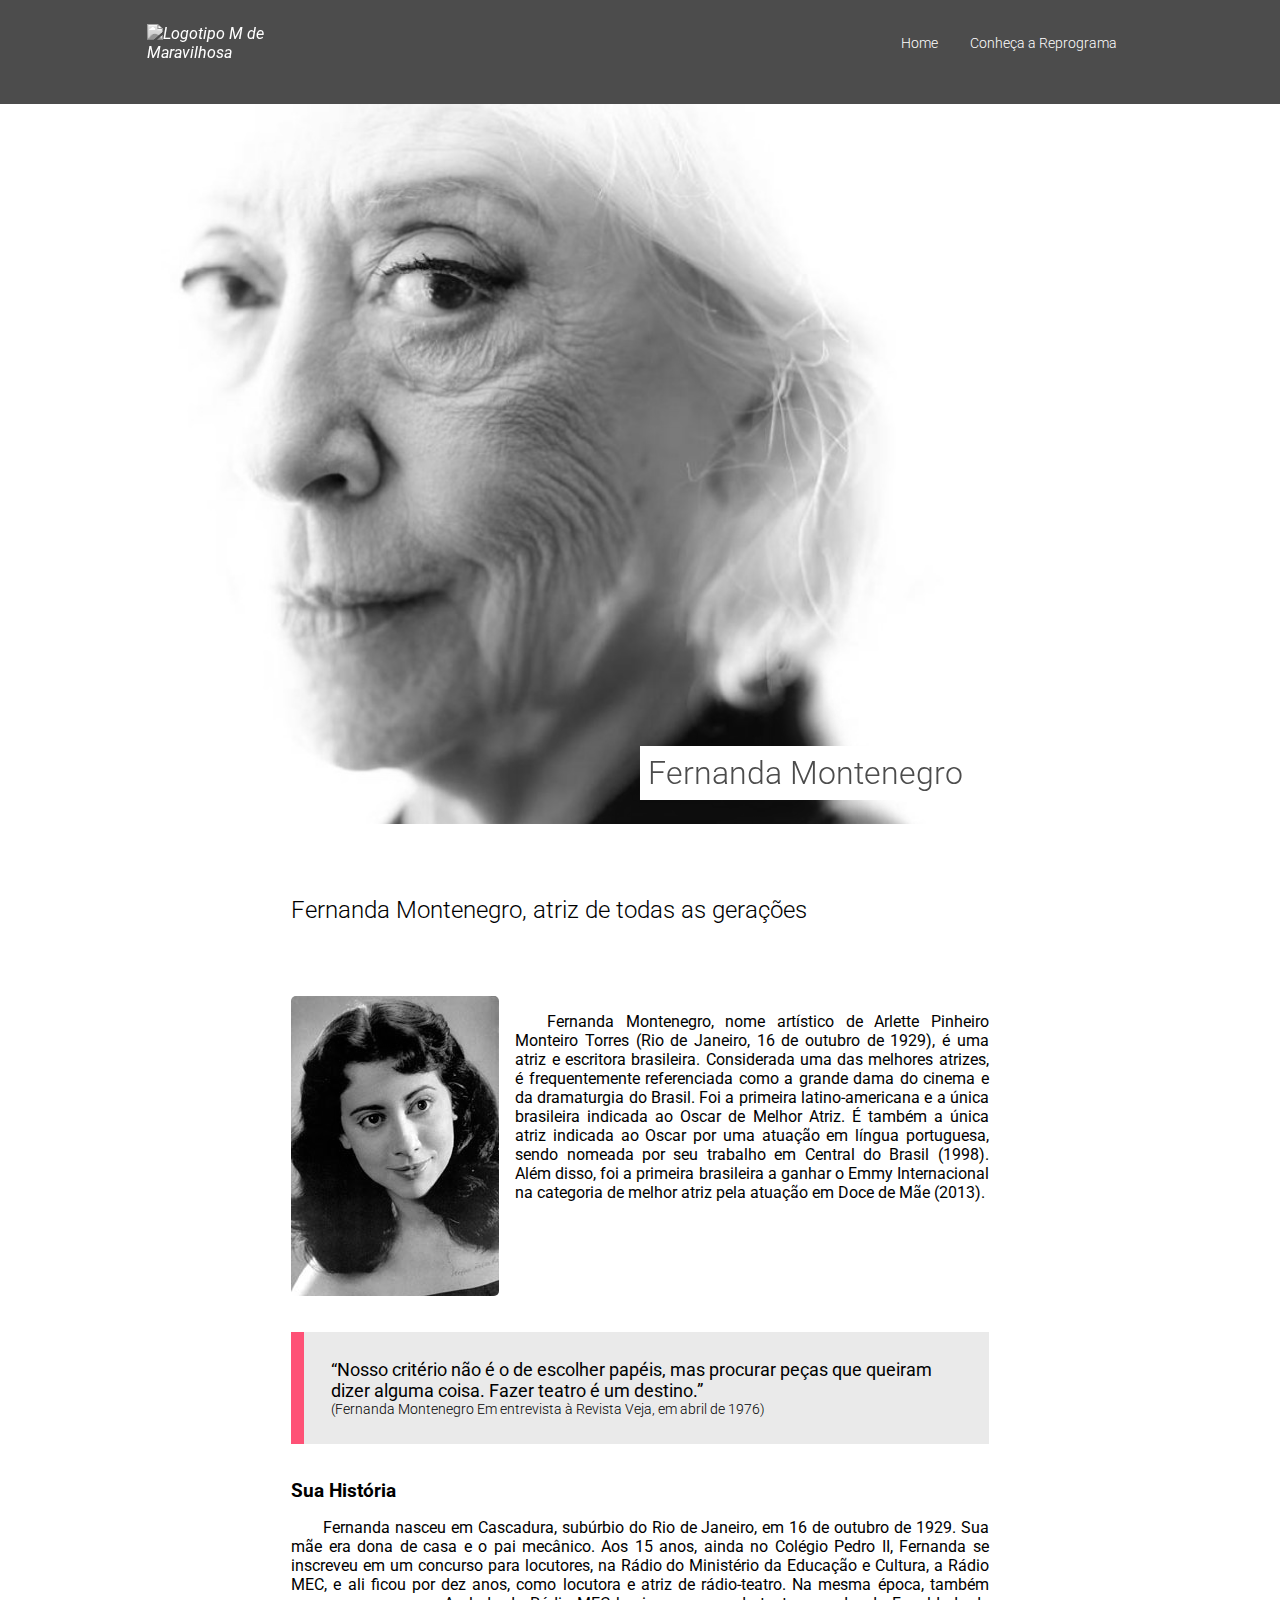
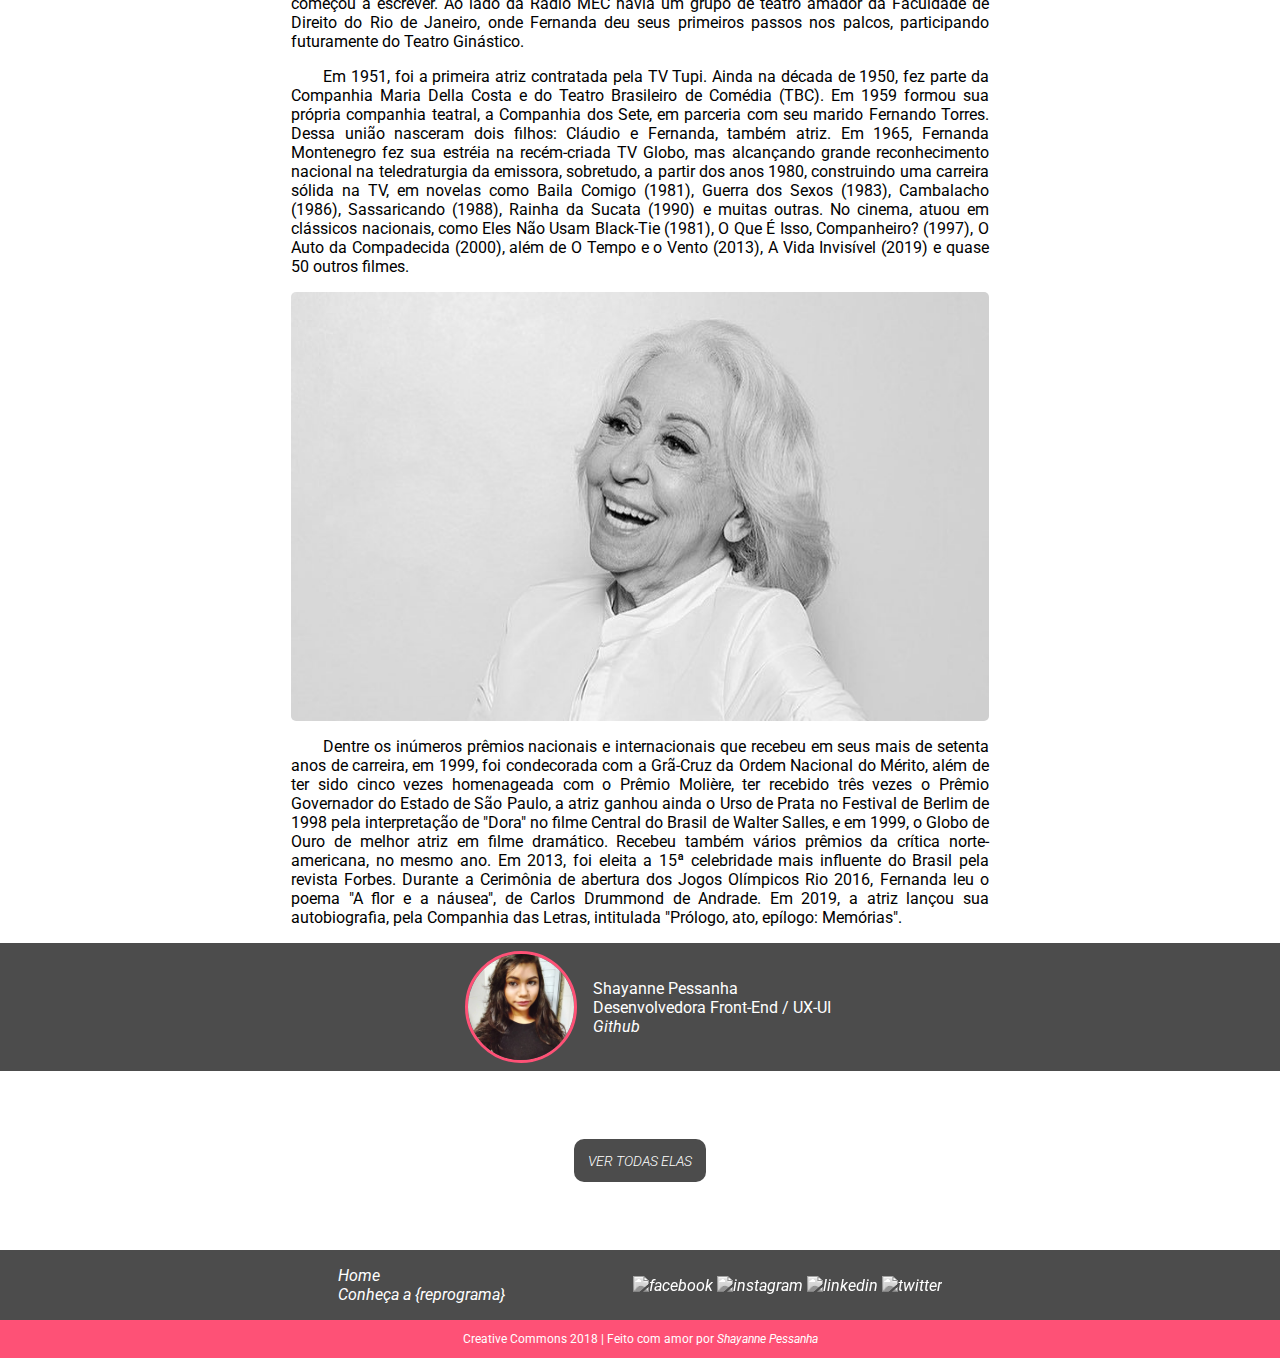
==== index.html @ 01d4c058 "projeto m de maravilhosa fernanda montenegro versão 1" ====
<!DOCTYPE html>
<html lang="pt-br">

<head>
    <meta charset="UTF-8">
    <meta name="viewport" content="width=device-width, initial-scale=1.0">
    <link rel="preconnect" href="https://fonts.googleapis.com">
    <link rel="preconnect" href="https://fonts.gstatic.com" crossorigin>
    <link
        href="https://fonts.googleapis.com/css2?family=Roboto:ital,wght@0,100;0,300;0,400;0,500;0,700;0,900;1,100;1,300;1,400;1,500;1,700;1,900&display=swap"
        rel="stylesheet">
    <link rel="stylesheet" href="css/style.css">
    <title>M de maravilhosa - Fernanda Montenegro</title>
</head>

<body>
    <div class="navbar">
        <div class="navbar__box">
            <a class="navbar__logo" href="home.html">
                <img class="img-responsive" src="img/logo-white.png" alt="Logotipo M de Maravilhosa">
            </a>
            <nav>
                <ul class="navbar__nav">
                    <li>
                        <a href="index.html">Home</a>
                    </li>
                    <li>
                        <a href="http://www.reprograma.com.br/" target="_blank">Conheça a Reprograma</a>
                    </li>

                </ul>
            </nav>

            <div class="navbar__nav--hamburguer" id="btnResponsivo">
                <a href="#">
                    <img src="img/menu-nav.png" alt="Menu de navegação">
                </a>
            </div>
        </div>
    </div>
    <!-- Cabeçalho -->

    <header class="header">
        <!-- <img src="/img/FM_header.jpg" alt="Banner Fernanda"> -->
        <h1 class="header-titulo">
            Fernanda Montenegro
        </h1>
    </header>

    <!-- Secao Maravilhosa -->

    <main class="container">

        <h2 class="titulo-minibio">
            Fernanda Montenegro, atriz de todas as gerações
        </h2>

        <section class="minibio">
            <img class="img-minibio" src="img/FERNANDA-MONTENEGRO-AOS-25-ANOS.jpeg">
            <p class="minibio-texto"> Fernanda Montenegro, nome artístico de Arlette Pinheiro Monteiro Torres (Rio
                de Janeiro, 16 de outubro de 1929), é uma atriz e escritora brasileira.
                Considerada uma das melhores atrizes, é frequentemente referenciada como a grande dama do cinema e
                da dramaturgia do Brasil.
                Foi a primeira latino-americana e a única brasileira indicada ao Oscar de Melhor Atriz. É também a
                única atriz indicada ao Oscar por uma atuação em língua portuguesa, sendo nomeada por seu trabalho
                em Central do Brasil (1998).
                Além disso, foi a primeira brasileira a ganhar o Emmy Internacional na categoria de melhor atriz
                pela atuação em Doce de Mãe (2013). 
            </p>
            <!-- <div>
            </div> -->
        </section>

        <section>
            <blockquote class="citacao">
                <q>Nosso critério não é o de escolher papéis, mas procurar peças que queiram dizer alguma coisa. Fazer
                    teatro é um destino.</q>
                <div>(Fernanda Montenegro Em entrevista à Revista Veja, em abril de 1976)</div>
            </blockquote>

            <h3>
                Sua História
            </h3>

            <p>
                Fernanda nasceu em Cascadura, subúrbio do Rio de Janeiro, em 16 de outubro de 1929. Sua mãe era dona de
                casa e o pai mecânico.
                Aos 15 anos, ainda no Colégio Pedro II, Fernanda se inscreveu em um concurso para locutores, na Rádio do
                Ministério da Educação e Cultura, a Rádio MEC, e ali ficou por dez anos, como locutora e atriz de
                rádio-teatro.
                Na mesma época, também começou a escrever. Ao lado da Rádio MEC havia um grupo de teatro amador da
                Faculdade de Direito do Rio de Janeiro, onde Fernanda deu seus primeiros passos nos palcos, participando
                futuramente do Teatro Ginástico.
            </p>

            <p>
                Em 1951, foi a primeira atriz contratada pela TV Tupi.
                Ainda na década de 1950, fez parte da Companhia Maria Della Costa e do Teatro Brasileiro de Comédia
                (TBC).
                Em 1959 formou sua própria companhia teatral, a Companhia dos Sete, em parceria com seu marido Fernando
                Torres.
                Dessa união nasceram dois filhos: Cláudio e Fernanda, também atriz.
                Em 1965, Fernanda Montenegro fez sua estréia na recém-criada TV Globo, mas alcançando grande
                reconhecimento nacional na teledraturgia da emissora, sobretudo, a partir dos anos 1980,
                construindo uma carreira sólida na TV, em novelas como Baila Comigo (1981), Guerra dos Sexos (1983),
                Cambalacho (1986), Sassaricando (1988), Rainha da Sucata (1990) e muitas outras.
                No cinema, atuou em clássicos nacionais, como Eles Não Usam Black-Tie (1981), O Que É Isso, Companheiro?
                (1997), O Auto da Compadecida (2000), além de O Tempo e o Vento (2013), A Vida Invisível (2019) e quase
                50 outros filmes.
            </p>

            <img class="img-container" src="/img/fernandamontenegro_horizontal2.jpeg">
        </section>

        <section>
            <p>
                Dentre os inúmeros prêmios nacionais e internacionais que recebeu em seus mais de setenta anos de
                carreira, em 1999,
                foi condecorada com a Grã-Cruz da Ordem Nacional do Mérito, além de ter sido cinco vezes homenageada com
                o Prêmio Molière, ter recebido três vezes o Prêmio Governador do Estado de São Paulo,
                a atriz ganhou ainda o Urso de Prata no Festival de Berlim de 1998 pela interpretação de "Dora" no filme
                Central do Brasil de Walter Salles, e em 1999, o Globo de Ouro de melhor atriz em filme dramático.
                Recebeu também vários prêmios da crítica norte-americana, no mesmo ano. Em 2013, foi eleita a 15ª
                celebridade mais influente do Brasil pela revista Forbes.
                Durante a Cerimônia de abertura dos Jogos Olímpicos Rio 2016, Fernanda leu o poema "A flor e a náusea",
                de Carlos Drummond de Andrade.
                Em 2019, a atriz lançou sua autobiografia, pela Companhia das Letras, intitulada "Prólogo, ato, epílogo:
                Memórias".
            </p>
        </section>

    </main>

    <!-- Autora -->

    <section class="autora">
        <img src="/img/13659158_1037131406341605_6476810567291453190_n.jpg" class="img-autora" alt="">
        <div>
            Shayanne Pessanha
            <br>Desenvolvedora Front-End / UX-UI
            <br><a href="https://github.com/shaypessanha">Github</a>
        </div>
    </section>

    <!-- Botão ver todas elas -->
    <div class="botao-link">
        <a href="https://m-de-maravilhosa-on17.netlify.app/">
            Ver todas elas
        </a>
    </div>

    <!-- Footer -->

    <footer class="footer-container">
        <nav class="footer-top">
            <div>
                <a href="index.html">
                    Home
                </a>
                <a href="https://www.reprograma.com.br/">
                    <br> Conheça a {reprograma} 
                </a>
            </div>
            <img src="/img/logo-white.png" alt="">
            <div>
                <a class="media-icon" href="https://www.facebook.com/ReprogramaBr/" target="_blank"> <img src="/img/icon-facebook.png"   alt="facebook"></a>
                <a class="media-icon" href="https://www.instagram.com/reprogramabr/" target="_blank"> <img src="/img/icon-instagram.png"  alt="instagram"></a>
                <a class="media-icon" href="https://www.linkedin.com/company/reprogramabr/" target="_blank"> <img src="/img/icon-linkedin.png"   alt="linkedin"></a>
                <a class="media-icon" href="https://twitter.com/ReprogramaBr" target="_blank"> <img src="/img/icon-twitter.png"    alt="twitter"></a>
            </div>
        </nav>
        <nav class="footer-bottom">
            <div>
                Creative Commons 2018 | Feito com amor por 
                <a class="link-reverse" href="https://shaypessanha.netlify.app/">
                    Shayanne Pessanha
                </a>
            </div>
        </nav>

    </footer>

</body>

</html>
---- css/style.css ----
* {
  box-sizing: border-box;
  padding: 0;
  margin: 0;
  font-family: 'Roboto', sans-serif;
}

:root {
  --background-color: rgb(76, 76, 76);
  --background-light-color: rgb(234, 234, 234);
  --accent-color: rgb(254, 81, 118);
}

img {
  filter: grayscale(1);
}

ul {
  padding: 0;
}

li {
  list-style: none;
}

a {
  text-decoration: none;
  color: white;
  background-color: var(--background-color);
  font-style: italic;
  /* margin: 2px; */
}

a:hover {
  color: var(--accent-color);
  /* font-weight: 300; */
  /* text-decoration: underline; */
  transition: color 300ms ease-in-out;
}

p {
  text-align: justify;
  text-indent: 2em;
  margin: 1em 0;
}

h2 {
  font-weight: 300;
}

/* NAVBAR */

.navbar__nav a {
  font-style: normal;
}


.navbar__nav>li {
  margin: 0 1em;
  font-weight: 300;
}

.navbar {
  background-color: var(--background-color);
  box-shadow: 0px 5px 5px rgba(0, 0, 0, 0.2);
  padding: 24px;
  z-index: 99;
  width: 100%;
  height: 104px;
}

.navbar a {
  background-color: transparent;
}

.navbar__logo {
  max-width: 200px;
}

.navbar__box {
  display: flex;
  align-items: center;
  justify-content: space-between;
  width: 80%;
  margin: 0 auto;
}

.navbar__nav {
  font-size: 0.85em;
  color: #fff;
  display: flex;
}

.navbar__nav > li {
  margin: 0 16px;
  /* font-weight: bold; */
}

.navbar__nav--hamburguer {
  display: none;
  filter: grayscale(1) brightness(2);
}


/* -------------------------------------------------------------------------------- */

/* HEADER */

.header {
  min-height: 80vh;
  width: 100%;
  background-image: url(/img/FM_header.jpg);
  background-size: cover;
  display: flex;
  background-position: 20% top;
  align-items: flex-end;
  justify-content: center;
  color: var(--background-color);
  filter: grayscale(1);
  position: relative;
}

.header > img {
  max-height: 80vh;
  background-position: -6em 0;
}

.header-titulo {
  margin-bottom: 3em;
  margin-top: 3em;
  position: absolute;
  left: 50%;
  bottom: -10%;
  background-color: #fff;
  padding: 0.25em;
  font-weight: 300;
}

/* --- BOTAO --- */


/* SECAO Maravilhosa */

.container {
  /* width: clamp(0.25em, 22em, 95%); */
  /* padding: 0 clamp(0.25em, 50em, 25%); */
  max-width: 50em;
  padding: 0 max(0.25em, 4%);
  margin: 0 auto;
}

.minibio {
  display: flex;
  justify-content: space-around;
  /* flex-wrap: wrap; */
  gap: 1em;
}

.titulo-minibio {
  margin-top: 3em;
  margin-bottom: 3em;
}

.img-minibio {
  display: block;
  max-width: 13em;
  object-fit: cover;
  border-radius: 5px;
}

.img-container {
  border-radius: 5px;
  display: flex;
  justify-content: center;
  width: 100%;
  /* height: auto; */

}

.minibio-texto {
  /* margin-left: 1em; */
  text-align: justify;
  text-indent: 2em;
  /* min-width: 70%; */
  /* min-width: 70%; */
}

.citacao {
  font-size: 18px;
  border-left: 0.75em solid var(--accent-color);
  color: var(--background-color);
  background-color: var(--background-light-color);
  padding: 1.5em;
  /* line-height: 50px; */
  margin: 2em auto;
  color: black;
}

.citacao>div {
  font-weight: 300;
  font-size: 0.75em;
}

/* AUTORA */

.autora {
  margin-top: 1em;
  background-color: var(--background-color);
  height: 8em;
  color: white;
  display: flex;
  justify-content: center;
  align-content: center;
  align-items: center;
  /* background-color: var(--accent-color); */
  
}

.img-autora {
  max-width: 7em;
  border-radius: 1000px;
  margin: 1em;
  filter: grayscale(0);
  border: 3px solid var(--accent-color);
}

/* BOTAO */

.botao-link {
  display: flex;
  justify-content: center;
  margin: 5em;
  font-weight: 300;
  font-size: 0.85em;
}

.botao-link > a {
  text-transform: uppercase;
  border-radius: 10px;
  background: var(--background-color);
  /* color: white; */
  padding: 1em;
  display: flex;
  width: fit-content;
}

.botao-link > a:hover {
  background-color: var(--accent-color);
  color: white;
  transition: background-color 200ms ease-in-out;
}

/* FOOTER */

.footer-container {
  background-color: var(--background-color);
  display: grid;

}

.footer-top {
  display: flex;
  justify-content: center;
  align-items: center;
  flex-wrap: wrap;
  gap: 4em;
  margin: 1em;
  color: white;

}

.footer-top > a {
  text-align: center;
}

.footer-top > div > a > img {
  height: 1.5em;
}

.footer-bottom {
  color: white;
  text-align: center;
  padding: 1em;
  font-size: 0.75em;
  background-color: var(--accent-color);

}

.footer-bottom a {
  background-color: var(--accent-color);
}

.footer-bottom a:hover {
  background-color: transparent;
  color: var(--background-color);
}

.media-icon:hover {
  filter: brightness(1.3);
}


/* MEDIA QUERY */

@media screen and (max-width: 560px) {
  .container {
    /* max-width: 656px; */
    padding: 1em;
  }

  .minibio {
    flex-wrap: wrap;
  }

  .img-minibio {
    width: 100%;
    /* height: 20em; */
    background-size: cover;
  }
}


@media screen and (max-width: 820px) {

  .navbar__nav {
    display: none;
  }
  .navbar__nav--hamburguer {
    display: block;
    height: 36px;
  }
  .navbar {
    height: 96px;
  }
  .navbar__logo {
    max-width: 196px;
  }

}
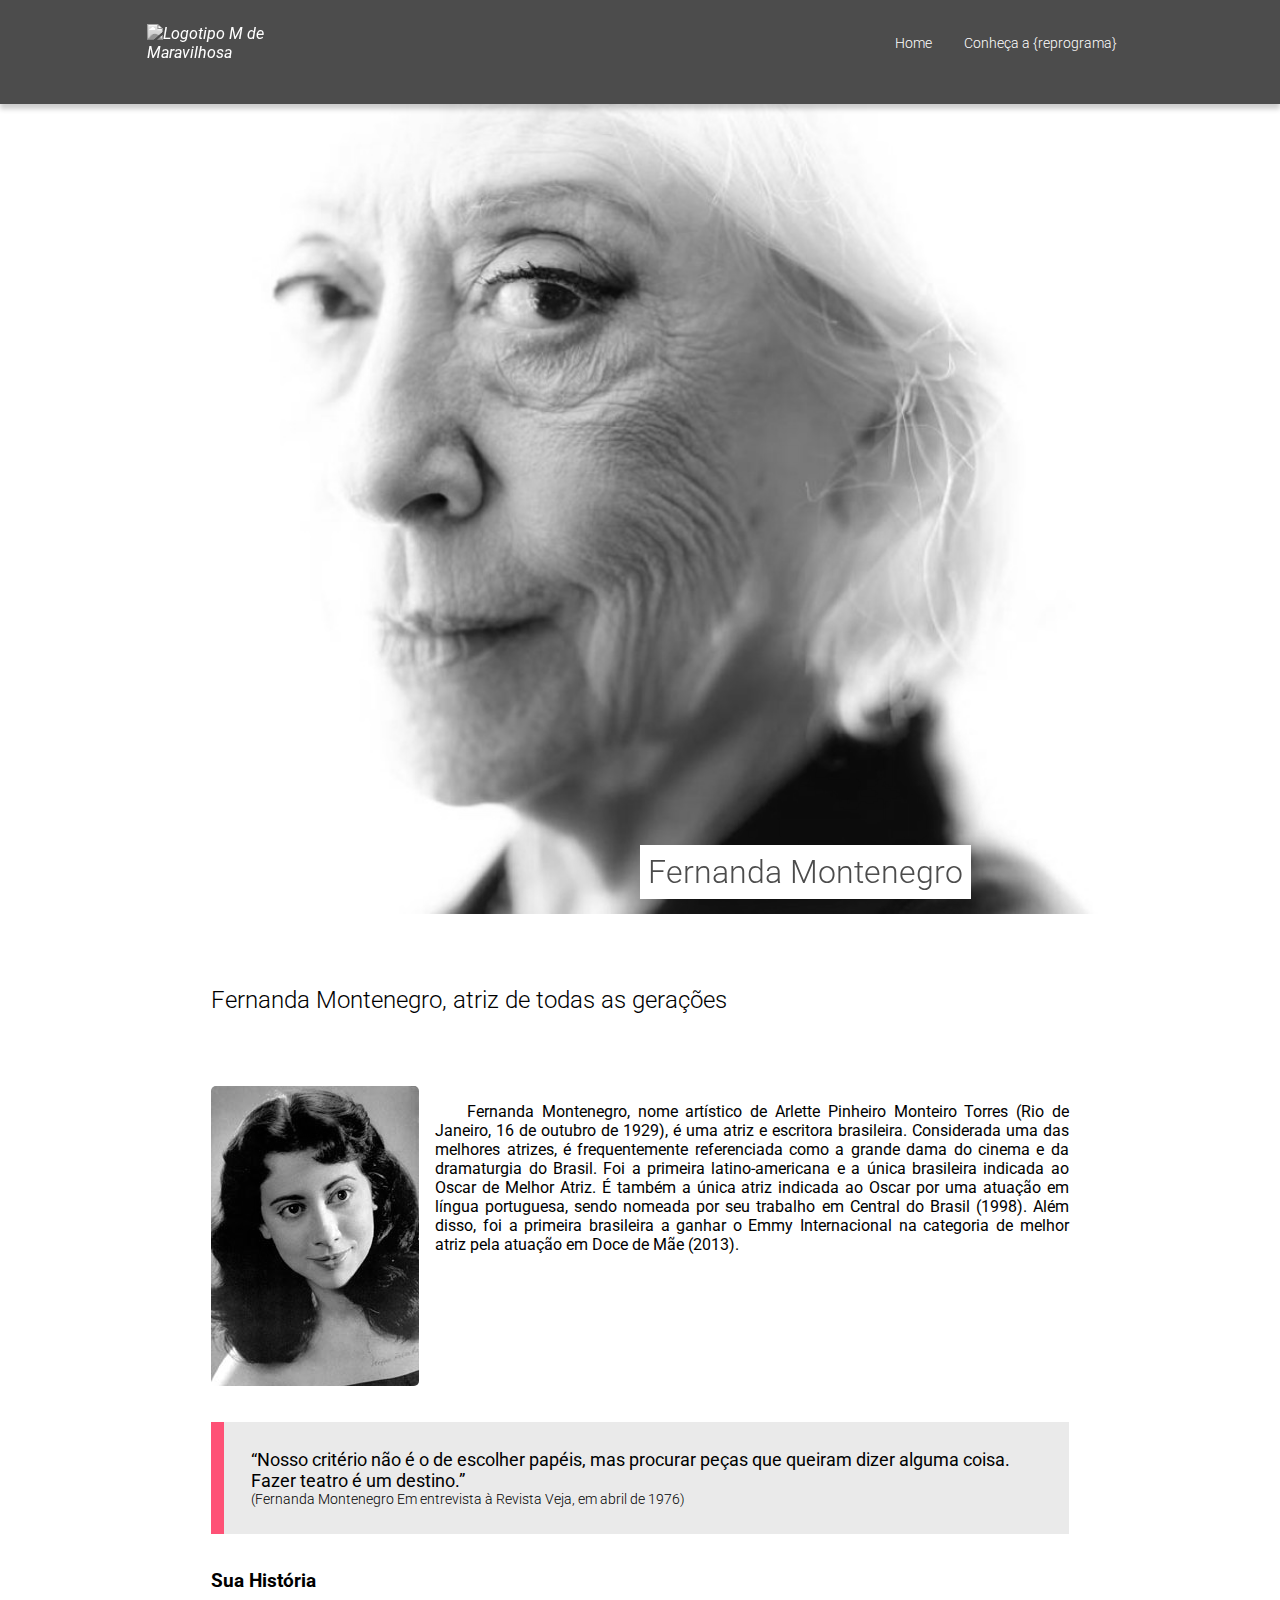
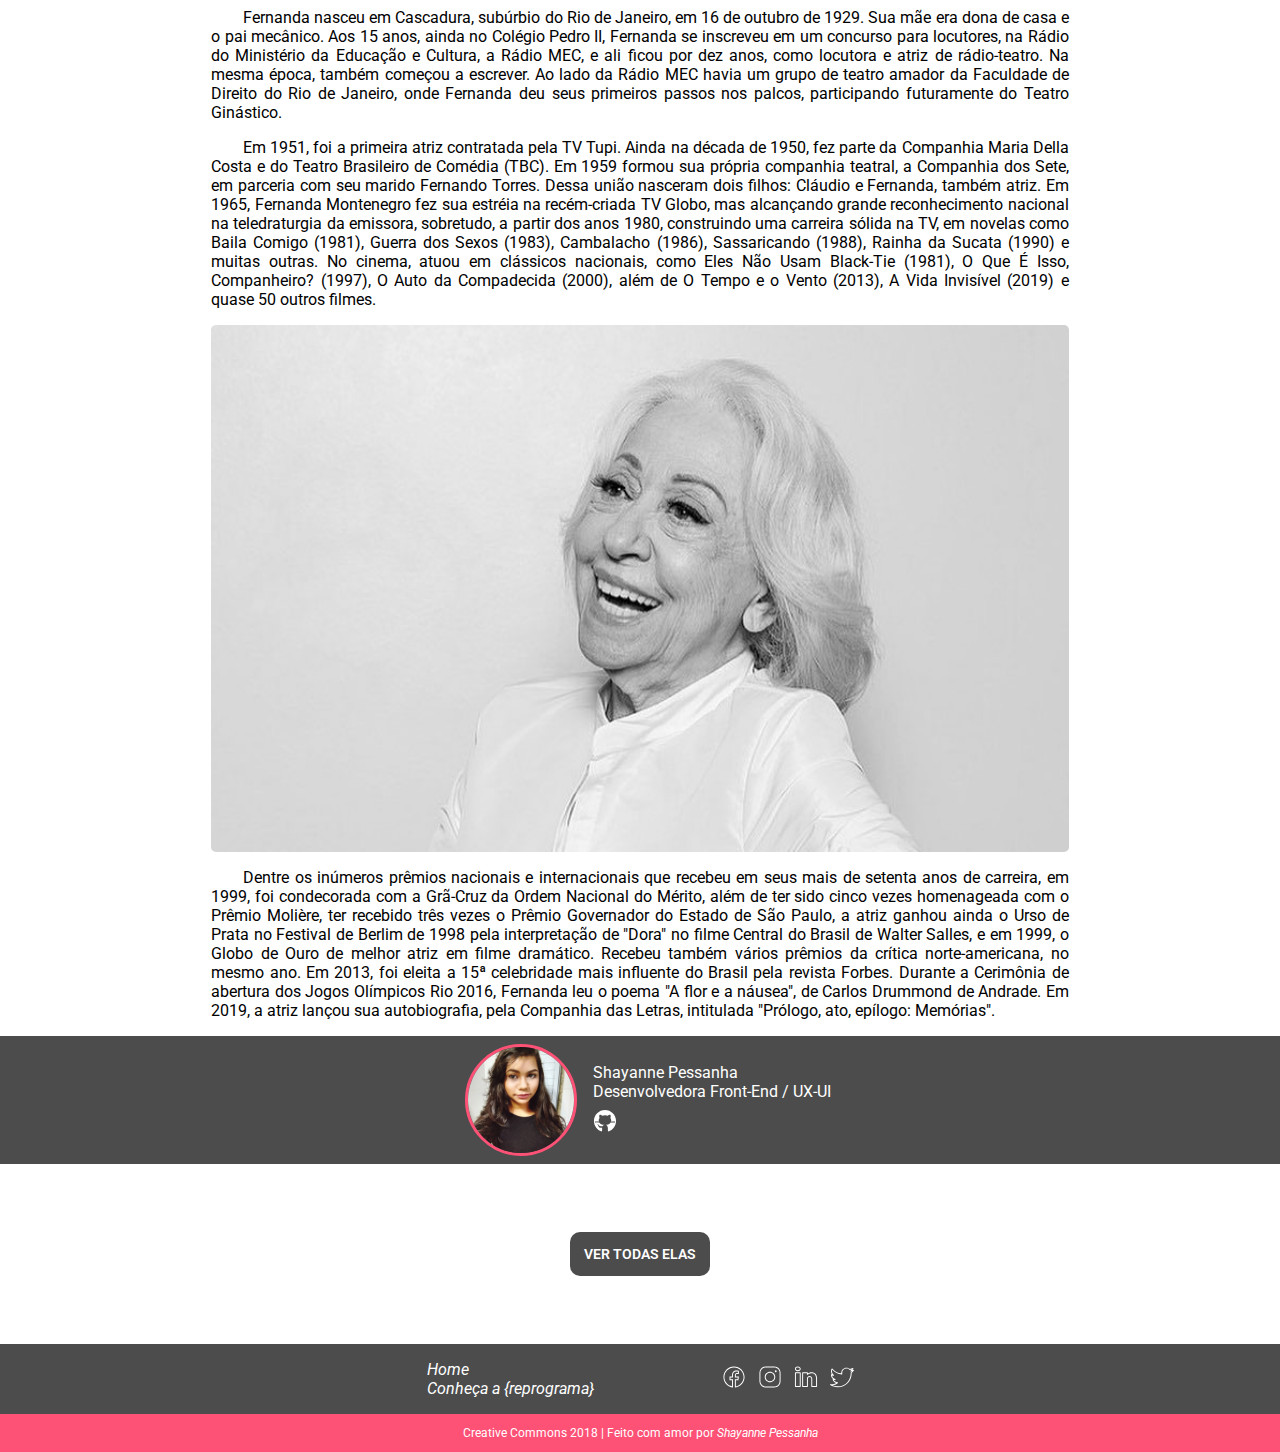
==== commit 2c29dcb6: "menu burger adicionado" ====
--- a/index.html
+++ b/index.html
@@ -19,22 +19,33 @@
             <a class="navbar__logo" href="home.html">
                 <img class="img-responsive" src="img/logo-white.png" alt="Logotipo M de Maravilhosa">
             </a>
-            <nav>
+            <!-- <nav>
                 <ul class="navbar__nav">
                     <li>
                         <a href="index.html">Home</a>
                     </li>
                     <li>
-                        <a href="http://www.reprograma.com.br/" target="_blank">Conheça a Reprograma</a>
+                        <a href="http://www.reprograma.com.br/" target="_blank">Conheça a {reprograma}</a>
                     </li>
 
                 </ul>
-            </nav>
-
+            </nav> -->
+            
             <div class="navbar__nav--hamburguer" id="btnResponsivo">
-                <a href="#">
-                    <img src="img/menu-nav.png" alt="Menu de navegação">
-                </a>
+                <input type="checkbox" id="burger-button">
+                <label for="burger-button">
+                    <div class="burger-icon"></div>
+                    <div class="burger-icon"></div>
+                    <div class="burger-icon"></div>
+                </label>
+                <ul class="navbar__nav">
+                    <li>
+                        <a href="index.html">Home</a>
+                    </li>
+                    <li>
+                        <a href="http://www.reprograma.com.br/" target="_blank">Conheça a {reprograma}</a>
+                    </li>
+                </ul>
             </div>
         </div>
     </div>
@@ -56,7 +67,7 @@
         </h2>
 
         <section class="minibio">
-            <img class="img-minibio" src="img/FERNANDA-MONTENEGRO-AOS-25-ANOS.jpeg">
+            <img class="img-minibio" src="/img/FERNANDA-MONTENEGRO-AOS-25-ANOS.jpeg">
             <p class="minibio-texto"> Fernanda Montenegro, nome artístico de Arlette Pinheiro Monteiro Torres (Rio
                 de Janeiro, 16 de outubro de 1929), é uma atriz e escritora brasileira.
                 Considerada uma das melhores atrizes, é frequentemente referenciada como a grande dama do cinema e
@@ -138,7 +149,7 @@
         <div>
             Shayanne Pessanha
             <br>Desenvolvedora Front-End / UX-UI
-            <br><a href="https://github.com/shaypessanha">Github</a>
+            <br><a href="https://github.com/shaypessanha"><img src="/img/icons8-github.svg" alt="Github"></a>
         </div>
     </section>
 
@@ -162,11 +173,11 @@
                 </a>
             </div>
             <img src="/img/logo-white.png" alt="">
-            <div>
-                <a class="media-icon" href="https://www.facebook.com/ReprogramaBr/" target="_blank"> <img src="/img/icon-facebook.png"   alt="facebook"></a>
-                <a class="media-icon" href="https://www.instagram.com/reprogramabr/" target="_blank"> <img src="/img/icon-instagram.png"  alt="instagram"></a>
-                <a class="media-icon" href="https://www.linkedin.com/company/reprogramabr/" target="_blank"> <img src="/img/icon-linkedin.png"   alt="linkedin"></a>
-                <a class="media-icon" href="https://twitter.com/ReprogramaBr" target="_blank"> <img src="/img/icon-twitter.png"    alt="twitter"></a>
+            <div class="media-icon-container">
+                <a class="media-icon" href="https://www.facebook.com/ReprogramaBr/" target="_blank"> <img src="/img/icons8-facebook-novo.svg"   alt="facebook"></a>
+                <a class="media-icon" href="https://www.instagram.com/reprogramabr/" target="_blank"> <img src="/img/icons8-instagram.svg"  alt="instagram"></a>
+                <a class="media-icon" href="https://www.linkedin.com/company/reprogramabr/" target="_blank"> <img src="/img/icons8-linkedin-2.svg"   alt="linkedin"></a>
+                <a class="media-icon" href="https://twitter.com/ReprogramaBr" target="_blank"> <img src="/img/icons8-twitter.svg"    alt="twitter"></a>
             </div>
         </nav>
         <nav class="footer-bottom">
--- a/css/style.css
+++ b/css/style.css
@@ -49,6 +49,14 @@
 }
 
 /* NAVBAR */
+
+.img-responsive {
+  width: 100%;
+}
+
+.img-responsive:hover {
+  filter: invert(46%) sepia(43%) saturate(2742%) hue-rotate(317deg) brightness(100%) contrast(101%);
+}
 
 .navbar__nav a {
   font-style: normal;
@@ -89,6 +97,7 @@
   font-size: 0.85em;
   color: #fff;
   display: flex;
+  z-index: 99;
 }
 
 .navbar__nav > li {
@@ -96,19 +105,32 @@
   /* font-weight: bold; */
 }
 
-.navbar__nav--hamburguer {
+#burger-button {
   display: none;
-  filter: grayscale(1) brightness(2);
-}
-
+}
+.navbar__nav--hamburguer > label {
+  display: none;
+  gap: 0.4em;
+}
+.navbar__nav--hamburguer > label:hover > div {
+  background-color: var(--accent-color);
+}
+
+.burger-icon {
+  height: 0.25em;
+  width: 2em;
+  border-radius: 200px;
+  background-color: #fff;
+}
 
 /* -------------------------------------------------------------------------------- */
 
 /* HEADER */
 
 .header {
-  min-height: 80vh;
-  width: 100%;
+  min-height: 90vh;
+  max-width: 60em;
+  margin: 0 auto;
   background-image: url(/img/FM_header.jpg);
   background-size: cover;
   display: flex;
@@ -118,6 +140,7 @@
   color: var(--background-color);
   filter: grayscale(1);
   position: relative;
+  z-index: -2;
 }
 
 .header > img {
@@ -142,9 +165,7 @@
 /* SECAO Maravilhosa */
 
 .container {
-  /* width: clamp(0.25em, 22em, 95%); */
-  /* padding: 0 clamp(0.25em, 50em, 25%); */
-  max-width: 50em;
+  max-width: 60em;
   padding: 0 max(0.25em, 4%);
   margin: 0 auto;
 }
@@ -152,7 +173,6 @@
 .minibio {
   display: flex;
   justify-content: space-around;
-  /* flex-wrap: wrap; */
   gap: 1em;
 }
 
@@ -216,6 +236,18 @@
   
 }
 
+.autora > div > a > img {
+  filter: invert(1);
+  height: 1.5em;
+  margin-top: 0.5em;
+}
+
+.autora > div > a > img:hover {
+  filter: invert(46%) sepia(43%) saturate(2742%) hue-rotate(317deg) brightness(100%) contrast(101%);
+  height: 1.5em;
+  margin-top: 0.5em;
+}
+
 .img-autora {
   max-width: 7em;
   border-radius: 1000px;
@@ -242,6 +274,8 @@
   padding: 1em;
   display: flex;
   width: fit-content;
+  font-style: normal;
+  font-weight: 600;
 }
 
 .botao-link > a:hover {
@@ -295,8 +329,17 @@
   color: var(--background-color);
 }
 
-.media-icon:hover {
-  filter: brightness(1.3);
+.media-icon-container {
+  display: flex;
+  gap: 0.75em;
+}
+
+.media-icon > img {
+  filter: invert(1);
+}
+
+.media-icon > img:hover {
+  filter: invert(46%) sepia(43%) saturate(2742%) hue-rotate(317deg) brightness(100%) contrast(101%);
 }
 
 
@@ -317,10 +360,33 @@
     /* height: 20em; */
     background-size: cover;
   }
+
 }
 
 
 @media screen and (max-width: 820px) {
+  .navbar__nav--hamburguer > label {
+    display: grid;
+    gap: 0.4em;
+  }
+
+  #burger-button:checked ~ .navbar__nav {
+    display: grid;
+    align-content: flex-start;
+    gap: 1em;
+    width: 100%;
+    /* height: 100%; */
+    left: 0%;
+    top: 4.5em;
+    padding-right: 10%;
+    padding-top: 2em;
+    padding-bottom: 2em;
+    text-align: right;
+    position: absolute;
+    z-index: 1;
+    font-size: 1.25em;
+    background-color: var(--background-color);
+  }
 
   .navbar__nav {
     display: none;
